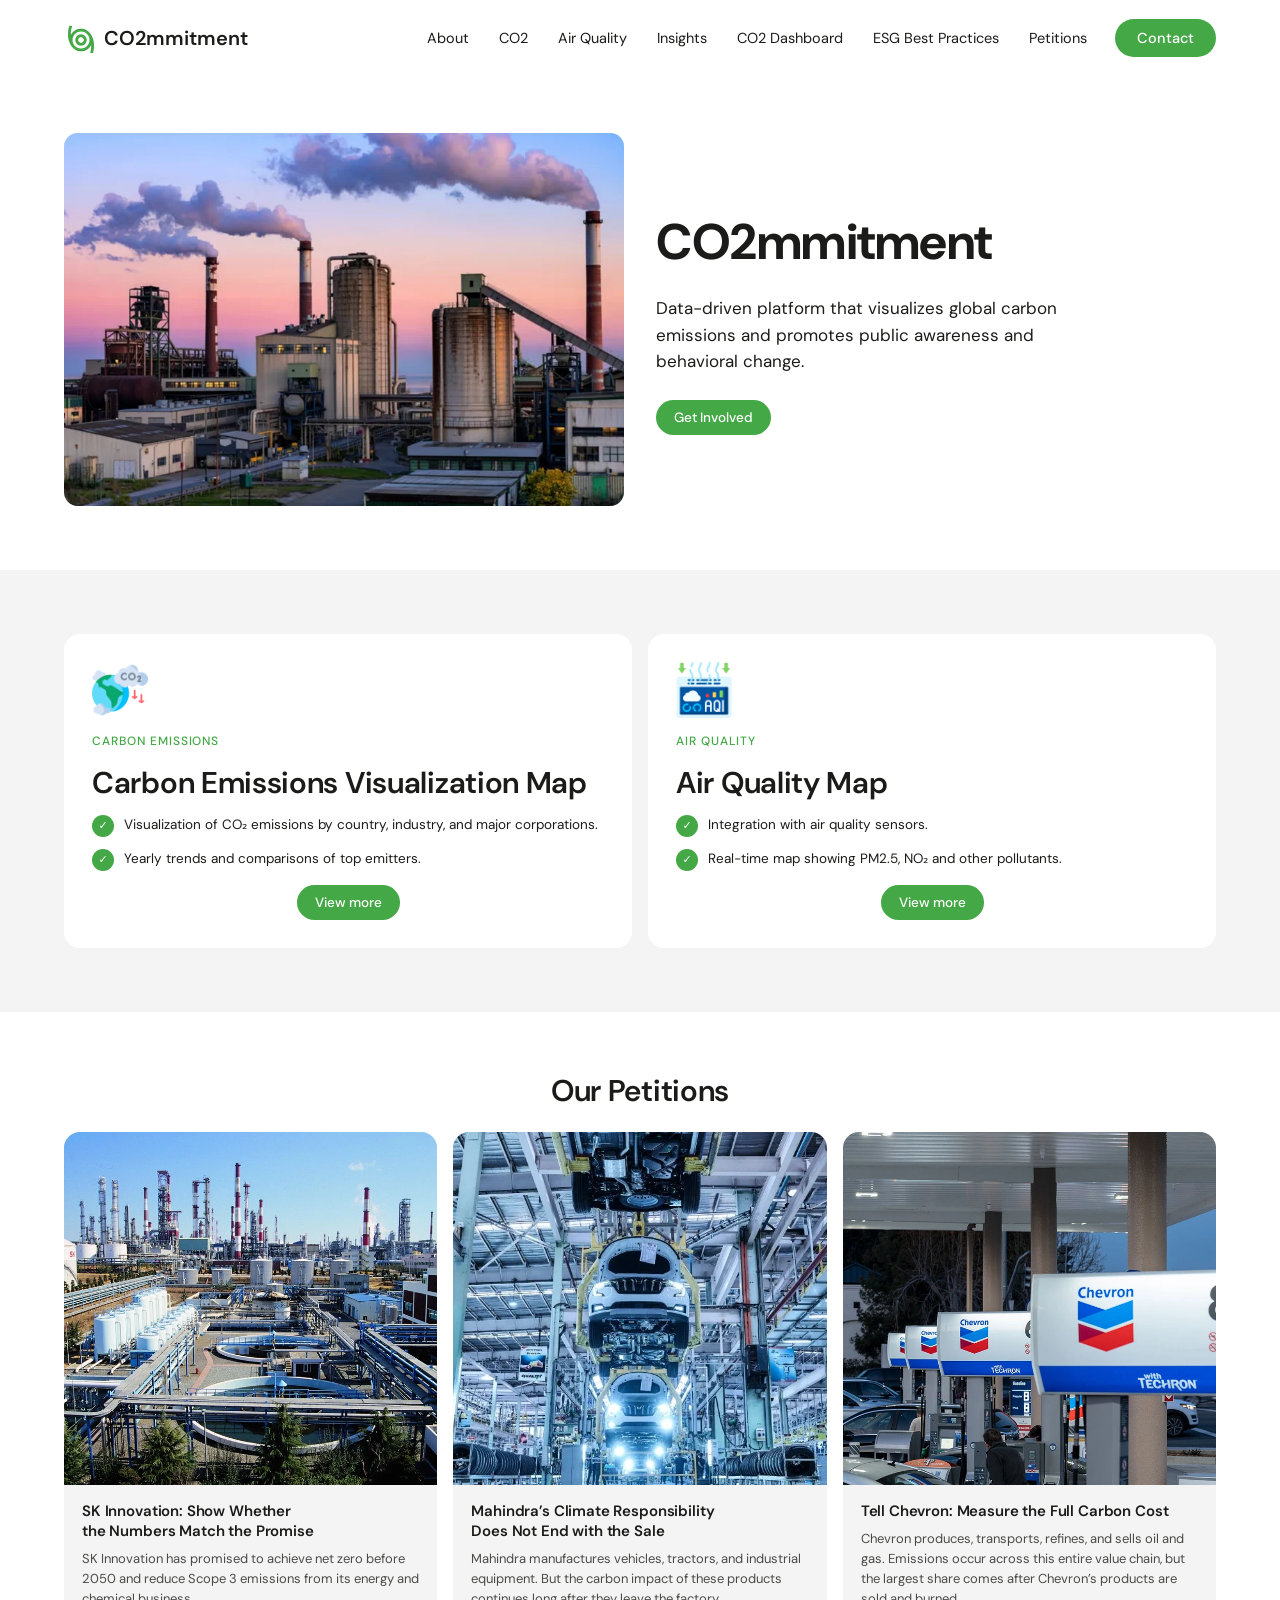
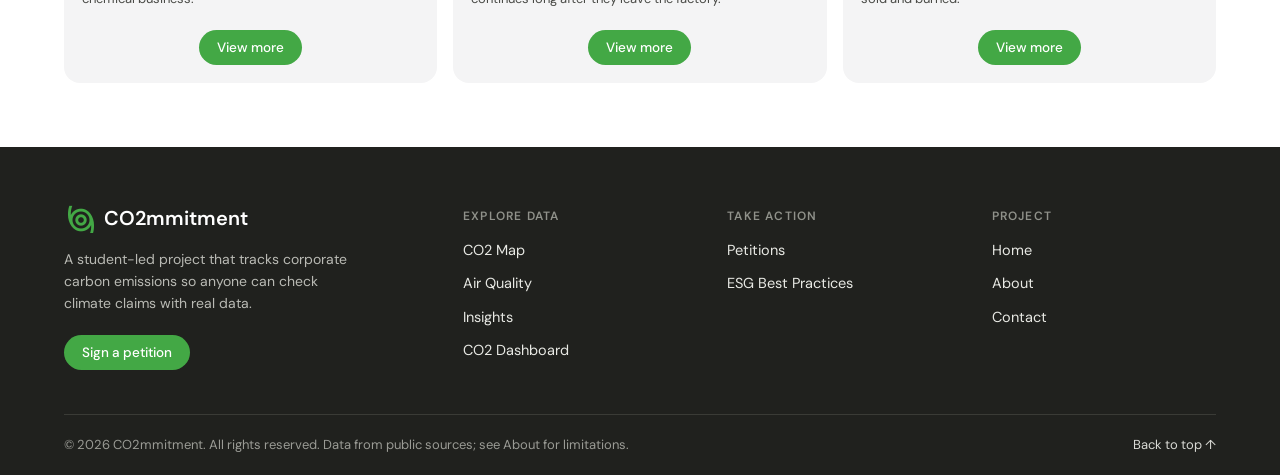
==== index.html @ b327795c "Add files via upload" ====
<!doctype html>
<html lang="en">
<head>
<meta charset="utf-8">
<meta name="viewport" content="width=device-width, initial-scale=1, viewport-fit=cover">
<title>CO2mmitment | Carbon emissions data, visualized</title>
<meta name="description" content="A student-led, data-driven platform that visualizes corporate and national carbon emissions and air quality, so anyone can check climate claims against the numbers.">
<link rel="canonical" href="https://co2mmitment.com/">
<meta name="theme-color" content="#43a845">
<meta property="og:type" content="website">
<meta property="og:site_name" content="CO2mmitment">
<meta property="og:title" content="CO2mmitment | Carbon emissions data, visualized">
<meta property="og:description" content="A student-led, data-driven platform that visualizes corporate and national carbon emissions and air quality, so anyone can check climate claims against the numbers.">
<meta property="og:url" content="https://co2mmitment.com/">
<meta property="og:image" content="https://co2mmitment.com/images/og-image.png">
<meta property="og:image:alt" content="CO2mmitment | Carbon emissions data, visualized">
<meta name="twitter:card" content="summary_large_image">
<meta name="twitter:title" content="CO2mmitment | Carbon emissions data, visualized">
<meta name="twitter:description" content="A student-led, data-driven platform that visualizes corporate and national carbon emissions and air quality, so anyone can check climate claims against the numbers.">
<meta name="twitter:image" content="https://co2mmitment.com/images/og-image.png">
<link rel="icon" href="favicon.svg" type="image/svg+xml">
<link rel="icon" href="favicon-32.png" sizes="32x32" type="image/png">
<link rel="icon" href="favicon.ico" sizes="any">
<link rel="apple-touch-icon" href="apple-touch-icon.png">
<link rel="manifest" href="site.webmanifest">
<link rel="preconnect" href="https://fonts.googleapis.com">
<link rel="stylesheet" href="https://fonts.googleapis.com/css2?family=Material+Symbols+Outlined:opsz,wght,FILL,GRAD@24,400,0,0&icon_names=storm&display=block">
<link rel="stylesheet" href="https://fonts.googleapis.com/css2?family=DM+Sans:opsz,wght@9..40,400;9..40,500;9..40,600;9..40,700&display=swap">
<link rel="stylesheet" href="assets/style.css">
</head>
<body data-page="home" data-root="">
<div class="site">
<nav class="nav" id="nav" aria-label="Main">
  <div class="nav-wrap">
    <a class="brand" href="./" aria-label="CO2mmitment home">
      <span class="logo-mark" aria-hidden="true"><span class="ms">storm</span><svg class="logo-svg" viewBox="11 11 88 88" aria-hidden="true"><g fill="none" stroke="currentColor" stroke-width="7"><circle cx="55" cy="54.75" r="26.25"/><circle cx="55" cy="54.75" r="11" stroke-width="7.5"/><path d="M28.85 57.04C28.5 53 24.5 45 24.5 35C24.5 28 25.4 22.5 27 18"/><path d="M81.15 52.46C81.5 56.5 85.5 64.5 85.5 74.5C85.5 81.5 84.6 87 83 91.5"/></g></svg></span>
      CO2mmitment
    </a>
    <button class="menu-btn" id="menuBtn" aria-label="Menu" aria-expanded="false" aria-controls="links">
      <svg class="bars" width="22" height="22" viewBox="0 0 22 22" aria-hidden="true"><path d="M3 6h16M3 11h16M3 16h16" stroke="currentColor" stroke-width="2" stroke-linecap="round"/></svg>
      <svg class="x" width="22" height="22" viewBox="0 0 22 22" aria-hidden="true"><path d="M5 5l12 12M17 5L5 17" stroke="currentColor" stroke-width="2" stroke-linecap="round"/></svg>
    </button>
    <div class="links" id="links">
      <a href="about/">About</a>
      <a href="co2/">CO2</a>
      <a href="air-quality/">Air Quality</a>
      <a href="insights/">Insights</a>
      <a href="dashboard/">CO2 Dashboard</a>
      <a href="esg/">ESG Best Practices</a>
      <a href="petitions/">Petitions</a>
      <a class="btn" href="contact/">Contact</a>
    </div>
  </div>
</nav>
<main>
<section class="page show" id="p-home" data-title="CO2mmitment | Carbon emissions data, visualized">
  <div class="wrap hero">
    <div class="ph" style="aspect-ratio:1.5/1"><img src="images/hero.webp" alt="Factory smokestacks against a sunset sky"></div>
    <div>
      <h1>CO2mmitment</h1>
      <p>Data-driven platform that visualizes global carbon emissions and promotes public awareness and behavioral change.</p>
      <a class="btn" href="petitions/">Get Involved</a>
    </div>
  </div>
  <div class="band">
    <div class="wrap feature-grid">
      <div class="feature">
        <img class="f-icon" src="images/icon-co2.png" alt="">
        <p class="eyebrow">Carbon Emissions</p>
        <h3>Carbon Emissions Visualization Map</h3>
        <ul class="ticks"><li>Visualization of CO₂ emissions by country, industry, and major corporations.</li><li>Yearly trends and comparisons of top emitters.</li></ul>
        <a class="btn" href="co2/">View more</a>
      </div>
      <div class="feature">
        <img class="f-icon" src="images/icon-air-quality.png" alt="">
        <p class="eyebrow">Air Quality</p>
        <h3>Air Quality Map</h3>
        <ul class="ticks"><li>Integration with air quality sensors.</li><li>Real-time map showing PM2.5, NO₂ and other pollutants.</li></ul>
        <a class="btn" href="air-quality/">View more</a>
      </div>
    </div>
  </div>
  <div class="wrap">
    <h2 class="sec" style="text-align:center">Our Petitions</h2>
    <div class="pet-grid" data-petitions></div>
  </div>
</section>
</main>

<footer class="foot">
  <div class="foot-wrap">
    <div class="foot-top">
      <div class="foot-about">
        <a class="brand" href="./"><span class="logo-mark" aria-hidden="true"><span class="ms">storm</span><svg class="logo-svg" viewBox="11 11 88 88" aria-hidden="true"><g fill="none" stroke="currentColor" stroke-width="7"><circle cx="55" cy="54.75" r="26.25"/><circle cx="55" cy="54.75" r="11" stroke-width="7.5"/><path d="M28.85 57.04C28.5 53 24.5 45 24.5 35C24.5 28 25.4 22.5 27 18"/><path d="M81.15 52.46C81.5 56.5 85.5 64.5 85.5 74.5C85.5 81.5 84.6 87 83 91.5"/></g></svg></span> CO2mmitment</a>
        <p>A student-led project that tracks corporate carbon emissions so anyone can check climate claims with real data.</p>
        <a class="btn" href="petitions/">Sign a petition</a>
      </div>
      <div>
        <h4>Explore data</h4>
        <ul><li><a href="co2/">CO2 Map</a></li><li><a href="air-quality/">Air Quality</a></li><li><a href="insights/">Insights</a></li><li><a href="dashboard/">CO2 Dashboard</a></li></ul>
      </div>
      <div>
        <h4>Take action</h4>
        <ul><li><a href="petitions/">Petitions</a></li><li><a href="esg/">ESG Best Practices</a></li></ul>
      </div>
      <div>
        <h4>Project</h4>
        <ul><li><a href="./">Home</a></li><li><a href="about/">About</a></li><li><a href="contact/">Contact</a></li></ul>
      </div>
    </div>
    <div class="foot-bottom">
      <span>© 2026 CO2mmitment. All rights reserved. Data from public sources; see About for limitations.</span>
      <a href="#" id="toTop">Back to top ↑</a>
    </div>
  </div>
</footer>
</div>
<script src="assets/app.js"></script>
</body>
</html>
---- assets/style.css ----
/* Layout: fixed top nav, centered 860px column, light grey bands, dark footer — mirrors co2mmitment.com */
:root{
  --green:#43a845; --green-dark:#36903a; --green-tint:#ecf5ec;
  --ink:#1b1c1a; --ink-2:#4a4b47; --ink-3:#8a8b86;
  --bg:#ffffff; --band:#f4f4f5; --line:#e3e3e1; --footer:#20211e;
  --font:'DM Sans',-apple-system,BlinkMacSystemFont,'Segoe UI',system-ui,sans-serif;
  --wrap:1200px;
  color-scheme:light;
}
html{scroll-behavior:smooth}
body{background:var(--bg);color:var(--ink);font-family:var(--font);font-size:15px;line-height:1.55;margin:0}
.site *{box-sizing:border-box}
.wrap{max-width:var(--wrap);margin:0 auto;padding-left:max(24px,env(safe-area-inset-left,0px));padding-right:max(24px,env(safe-area-inset-right,0px))}
@media (max-width:520px){.wrap,.nav-wrap,.foot-wrap{padding-left:max(16px,env(safe-area-inset-left,0px));padding-right:max(16px,env(safe-area-inset-right,0px))}}
a{color:inherit}
h1,h2,h3{text-wrap:balance;margin:0;letter-spacing:-.01em}
p{margin:0}
:focus-visible{outline:2px solid var(--green);outline-offset:2px}

/* nav */
body::before{content:"";position:fixed;inset:0 0 auto;height:env(safe-area-inset-top,0px);z-index:60;background:var(--bg)}
.nav{position:sticky;top:env(safe-area-inset-top,0px);z-index:50;background:var(--bg);border-bottom:1px solid transparent;transition:border-color .2s}
.nav.scrolled{border-bottom-color:var(--line)}
.nav-wrap{max-width:1200px;margin:0 auto;padding-left:max(24px,env(safe-area-inset-left,0px));padding-right:max(24px,env(safe-area-inset-right,0px));display:flex;align-items:center;justify-content:space-between;height:76px;gap:32px}
.brand{display:flex;align-items:center;gap:10px;text-decoration:none;font-weight:600;font-size:20px;color:var(--ink);flex:none}
.logo-mark{width:30px;height:30px;flex:none;display:inline-grid;place-items:center;color:var(--green);overflow:hidden}
.ms{font-family:'Material Symbols Outlined';font-weight:normal;font-style:normal;font-size:34px;line-height:1;letter-spacing:normal;text-transform:none;white-space:nowrap;direction:ltr;-webkit-font-smoothing:antialiased;font-feature-settings:'liga';font-variation-settings:'FILL' 0,'wght' 400,'GRAD' 0,'opsz' 24}
.logo-svg{display:none;width:30px;height:30px}
.no-ms .ms{display:none}.no-ms .logo-svg{display:block}
.links{display:flex;align-items:center;gap:6px}
.links a{text-decoration:none;font-size:14.5px;color:var(--ink);padding:8px 12px;border-radius:999px;white-space:nowrap;transition:background .15s,color .15s}
.links a:hover{background:var(--band)}
.links a.on{color:var(--green-dark);background:var(--green-tint);font-weight:600}
.links a.btn{margin-left:10px;padding:10px 22px}
.btn{display:inline-flex;align-items:center;justify-content:center;background:var(--green);color:#fff;border:0;border-radius:999px;padding:9px 18px;font:500 13.5px var(--font);text-decoration:none;cursor:pointer;transition:background .15s}
.btn:hover{background:var(--green-dark)}
.links a.btn,.links a.btn:hover{color:#fff;background:var(--green)}
.links a.btn:hover{background:var(--green-dark)}
.menu-btn{display:none;background:none;border:0;width:44px;height:44px;margin-right:-10px;cursor:pointer;color:var(--ink);border-radius:10px}
.menu-btn:hover{background:var(--band)}
.menu-btn .x{display:none}
.menu-btn[aria-expanded="true"] .x{display:block}.menu-btn[aria-expanded="true"] .bars{display:none}
@media (max-width:1120px){
  .nav-wrap{height:64px}
  .menu-btn{display:inline-flex;align-items:center;justify-content:center}
  .links{position:fixed;top:calc(64px + env(safe-area-inset-top,0px));left:0;right:0;bottom:0;background:var(--bg);flex-direction:column;align-items:stretch;gap:2px;overflow-y:auto;
    padding:16px max(24px,env(safe-area-inset-right,0px)) calc(24px + env(safe-area-inset-bottom,0px)) max(24px,env(safe-area-inset-left,0px));
    opacity:0;visibility:hidden;transform:translateY(-8px);border-top:1px solid var(--line)}
  .links.anim{transition:opacity .2s,transform .2s,visibility 0s .2s}
  .links.anim.open{transition:opacity .2s,transform .2s}
  .links.open{opacity:1;visibility:visible;transform:none}
  .links a{font-size:20px;font-weight:500;padding:14px 14px;border-radius:12px}
  .links a.btn{margin:18px 0 0;padding:15px;font-size:16px}
  body.menu-open{overflow:hidden}
}
/* pages */
.page{display:none;min-height:calc(100vh - 64px - 120px)}
.page.show{display:block}
.page-head{text-align:center;padding-block:64px 32px}
.page-head h1{font-size:clamp(34px,6vw,52px);font-weight:700}
.tagline{margin-top:20px;font-size:18px;font-weight:500;line-height:1.35}
.lede{max-width:560px;margin:20px auto 0;color:var(--ink);font-size:14.5px}
.lede + .lede{margin-top:14px}
.band{background:var(--band)}
h2.sec{font-size:30px;font-weight:600;margin:56px 0 18px}

/* home */
.hero{display:grid;grid-template-columns:1fr 1fr;gap:32px;align-items:center;padding-block:56px 64px}
.hero h1{font-size:clamp(36px,5vw,50px);font-weight:700}
.hero p{margin:14px 0 26px;font-size:17px;max-width:440px}
@media (max-width:720px){.hero{grid-template-columns:1fr}}
.feature-grid{display:grid;grid-template-columns:repeat(auto-fit,minmax(280px,1fr));gap:16px;padding-block:64px}
.feature{background:var(--bg);border-radius:16px;padding:28px;display:flex;flex-direction:column;gap:14px}
.eyebrow{font-size:12px;letter-spacing:.08em;text-transform:uppercase;color:var(--green);font-weight:500}
.feature h3{font-size:30px;font-weight:600;line-height:1.2}
.ticks{list-style:none;margin:0;padding:0;display:grid;gap:12px;font-size:13.5px}
.ticks li{display:grid;grid-template-columns:22px 1fr;gap:10px;align-items:start}
.ticks li::before{content:"✓";width:22px;height:22px;border-radius:50%;background:var(--green);color:#fff;font-size:11px;display:grid;place-items:center;font-weight:700}
.feature .btn{align-self:center;margin-top:auto}
.f-icon{width:56px;height:56px;object-fit:contain}
.a-icon{width:48px;height:48px;object-fit:contain;display:block;margin-bottom:16px}
.a-icon.big{width:72px;height:72px;margin:0 auto 18px}
.feature-icon{width:48px;height:48px;border-radius:12px;background:var(--green-tint);display:grid;place-items:center;color:var(--green)}

/* image placeholders — swap for real <img> files */
.ph{position:relative;background:linear-gradient(135deg,#dfe9e0,#c9d8cb);border-radius:14px;overflow:hidden;display:grid;place-items:center;color:#5d7a60;font-size:12.5px;font-weight:500;text-align:center;max-width:100%}
.ph span{background:rgba(255,255,255,.75);padding:5px 10px;border-radius:6px}
.ph img{position:absolute;inset:0;width:100%;height:100%;object-fit:cover}

/* petitions */
.pet-grid{display:grid;grid-template-columns:repeat(auto-fill,minmax(300px,1fr));gap:16px;padding-bottom:64px}
.pet{background:var(--band);border-radius:16px;overflow:hidden;display:flex;flex-direction:column}
.pet .ph{border-radius:0;aspect-ratio:1.06/1}
.pet-body{padding:16px 18px 18px;display:flex;flex-direction:column;gap:8px;flex:1}
.pet h3{font-size:15px;font-weight:600;line-height:1.35}
.pet p{font-size:13px;color:var(--ink-2);margin-bottom:12px}
.pet .btn{align-self:center;margin-top:auto}

.pd-layout{display:grid;grid-template-columns:minmax(0,1.35fr) minmax(0,1fr);gap:40px;padding-block:40px 72px}
@media (max-width:760px){.pd-layout{grid-template-columns:1fr}}
.back{width:34px;height:34px;border-radius:50%;background:var(--green);color:#fff;display:grid;place-items:center;text-decoration:none;margin-bottom:18px}
.pd-layout h1{font-size:clamp(24px,3.4vw,30px);font-weight:600;text-align:center;line-height:1.3;margin-bottom:20px}
.pd-layout .ph{aspect-ratio:1.5/1}
.prose{margin-top:28px;display:grid;gap:16px;font-size:14px}
.prose ol{margin:6px 0 0;padding-left:28px;display:grid;gap:2px}
.side{display:grid;gap:16px;align-content:start;margin-top:52px}
@media (max-width:760px){.side{margin-top:0}}
.box{background:var(--band);border-radius:16px;padding:28px}
.sig{display:flex;flex-direction:column;gap:14px}
.count{display:flex;align-items:baseline;gap:8px;font-size:30px;font-weight:600;line-height:1;font-variant-numeric:tabular-nums}
.count small{font-size:14px;font-weight:400;color:var(--ink-2)}
.bar{position:relative;height:22px;border-radius:99px;background:#dededc;overflow:hidden}
.bar i{display:block;height:100%;background:var(--green);border-radius:99px;transition:width .5s ease}
.bar b{position:absolute;inset:0;display:grid;place-items:center;font-size:12px;font-weight:500;line-height:1;font-variant-numeric:tabular-nums;color:var(--ink)}
.bar.filled b{color:#fff}
.sig .muted{font-size:13px;line-height:1}
.muted{font-size:12px;color:var(--ink-2)}
.box h2{font-size:22px;font-weight:600;margin-bottom:16px}

/* forms */
.field{display:grid;gap:8px;margin-bottom:18px}
.field label{font-size:13.5px}
.field input,.field textarea{font:inherit;font-size:14px;border:1px solid #cfcfcd;border-radius:14px;padding:10px 14px;background:#fff;color:var(--ink);width:100%}
.field textarea{min-height:44px;resize:vertical}
.field input:focus,.field textarea:focus{outline:none;border-color:var(--green);box-shadow:0 0 0 3px var(--green-tint)}
.form-note{font-size:13px;color:var(--green-dark);margin-top:12px;text-align:center;min-height:1.2em}
.contact{margin:0 auto;display:grid;grid-template-columns:minmax(0,.9fr) minmax(0,1.1fr);background:var(--bg);border-radius:20px;overflow:hidden;box-shadow:0 1px 2px rgba(0,0,0,.04),0 12px 40px -18px rgba(27,28,26,.18)}
@media (max-width:780px){.contact{grid-template-columns:1fr}}
.contact-info{background:var(--green-tint);padding:44px 40px;display:flex;flex-direction:column;gap:22px}
.contact-info h1{font-size:clamp(34px,5vw,44px);font-weight:700;line-height:1.05}
.contact-info > p{font-size:15px;color:var(--ink-2);max-width:340px}
.topics{list-style:none;margin:0;padding:0;display:grid;gap:14px}
.topics li{display:grid;grid-template-columns:36px 1fr;gap:12px;align-items:start;font-size:14px}
.topics svg{width:36px;height:36px;padding:8px;border-radius:10px;background:var(--bg);color:var(--green-dark)}
.topics b{display:block;font-weight:600;font-size:14.5px}
.topics span{color:var(--ink-2);font-size:13px}
.contact-form{padding:44px 40px}
.contact-form h2{font-size:22px;font-weight:600;margin-bottom:4px}
.contact-form .sub{font-size:13.5px;color:var(--ink-2);margin-bottom:26px}
.row2{display:grid;grid-template-columns:1fr 1fr;gap:14px}
@media (max-width:520px){.row2{grid-template-columns:1fr}.contact-info,.contact-form{padding:32px 22px}}
.contact-form textarea{min-height:150px}
.contact-form .btn{padding:13px 30px;font-size:14.5px;gap:8px}
.contact-form .btn[disabled]{opacity:.65;cursor:progress}
.hp{position:absolute;left:-9999px}
.form-error{color:#b42318}
.sent{text-align:center;padding:40px 10px;display:grid;gap:12px;justify-items:center}
.sent .tick{width:56px;height:56px;border-radius:50%;background:var(--green);color:#fff;display:grid;place-items:center}
.sent h2{font-size:24px}
.sent p{color:var(--ink-2);font-size:14.5px;max-width:320px}
.link-btn{background:none;border:0;color:var(--green-dark);font:500 14px var(--font);cursor:pointer;text-decoration:underline;text-underline-offset:3px}

/* tables */
.tbl-head{display:flex;justify-content:space-between;align-items:baseline;gap:12px;flex-wrap:wrap;margin:48px 0 16px}
.tbl-head h2{font-size:30px;font-weight:600}
.scroll{overflow-x:auto;border:1px solid var(--ink);margin-bottom:24px}
table{border-collapse:collapse;width:100%;font-size:13px;font-variant-numeric:tabular-nums;min-width:640px}
th,td{border:1px solid #9a9a96;padding:7px 8px;text-align:center;white-space:nowrap}
tr>*:first-child{border-left:0} tr>*:last-child{border-right:0}
thead tr:first-child>*{border-top:0} tbody tr:last-child>*{border-bottom:0}
th{font-weight:600;background:#fafafa}
.up{background:#fdd8dc}.down{background:#dafbe6}
.aq0{background:#a9d4e0}.aq1{background:#d1eaa7}.aq2{background:#fbe6a2}.aq3{background:#fbd0b0}.aq4{background:#f8b4ba}.aq5{background:#d9c3e4}.aq6{background:#d6bec6}
.legend{display:grid;grid-template-columns:repeat(7,1fr);color:#fff;font-size:11.5px;line-height:1.3;margin-top:12px}
.legend div{padding:6px 8px}
@media (max-width:640px){.legend{grid-template-columns:repeat(2,1fr)}}
.map{aspect-ratio:1.5/1;border-radius:14px;background:#7fd0e6;display:grid;place-items:center;text-align:center;color:#124a58;padding:24px;max-width:100%}
.map{overflow:hidden}
.map-msg{font-size:14px;max-width:420px}
.map-msg b{display:block;font-size:16px;margin-bottom:6px}
.iw{font:13px/1.45 var(--font);color:#1b1c1a;min-width:150px}
.iw b{display:block;font-size:14px;margin-bottom:2px}
.note-row td{color:var(--ink-3);font-style:italic}

/* insights */
.ins-grid{display:grid;grid-template-columns:repeat(auto-fill,minmax(260px,1fr));gap:16px;padding-bottom:72px}
.ins{border:1px solid var(--line);border-radius:14px;padding:10px;background:var(--bg)}
.ins .ph{aspect-ratio:.8/1;border-radius:8px;background:#f1f3f1}
.ins .ph img{object-fit:contain}
.ins{cursor:zoom-in;font:inherit;text-align:left;width:100%;transition:border-color .15s,box-shadow .15s,transform .15s}
.ins:hover{border-color:#cfd8cf;box-shadow:0 8px 24px -14px rgba(27,28,26,.35);transform:translateY(-2px)}
/* lightbox */
.lb{position:fixed;inset:0;z-index:100;background:rgba(18,19,17,.88);display:grid;grid-template-columns:auto 1fr auto;align-items:center;gap:12px;
  padding:calc(56px + env(safe-area-inset-top,0px)) max(16px,env(safe-area-inset-right,0px)) calc(40px + env(safe-area-inset-bottom,0px)) max(16px,env(safe-area-inset-left,0px))}
.lb[hidden]{display:none}
.lb figure{margin:0;height:100%;min-height:0;min-width:0;display:flex;flex-direction:column;align-items:center;justify-content:center;gap:12px}
.lb img{max-width:100%;max-height:100%;min-height:0;object-fit:contain;border-radius:10px;background:#fff;box-shadow:0 20px 60px rgba(0,0,0,.45)}
.lb figcaption{color:#cfd0ca;font-size:13px;font-variant-numeric:tabular-nums}
.lb-btn{width:46px;height:46px;border-radius:50%;border:0;background:rgba(255,255,255,.12);color:#fff;display:grid;place-items:center;cursor:pointer;transition:background .15s}
.lb-btn:hover{background:rgba(255,255,255,.24)}
.lb-close{position:absolute;top:calc(10px + env(safe-area-inset-top,0px));right:max(12px,env(safe-area-inset-right,0px))}
@media (max-width:640px){.lb{grid-template-columns:1fr;padding-bottom:calc(84px + env(safe-area-inset-bottom,0px))}
  .lb-prev,.lb-next{position:absolute;bottom:calc(20px + env(safe-area-inset-bottom,0px))}.lb-prev{left:calc(50% - 56px)}.lb-next{right:calc(50% - 56px)}}
body.lb-open{overflow:hidden}

/* about */
.about-stack{display:grid;gap:14px;padding-block:56px}
.a-card{background:var(--bg);border-radius:16px;padding:28px}
.a-card h2{font-size:26px;font-weight:600;margin-bottom:14px}
.a-card p{font-size:14.5px;max-width:78ch}
.a-card ul{max-width:78ch}
.a-card p + p{margin-top:12px}
.a-card ul{margin:0;padding-left:18px;font-size:13.5px;display:grid;gap:3px}
.person{display:grid;grid-template-columns:150px 1fr;gap:28px;align-items:center}
.person .ph{width:150px;height:150px;border-radius:50%}
@media (max-width:560px){.person{grid-template-columns:1fr}.person .ph{margin:0 auto}}
.person h2{font-size:20px;font-weight:500;margin-bottom:8px}
.final{background:var(--green-tint);padding-block:56px}
.final .a-card{text-align:center;margin:0 auto;padding-block:48px}
.final h2{font-size:34px;margin-bottom:20px}
.final p{max-width:560px;margin-left:auto;margin-right:auto}

/* wider dashboard + ESG pages to match header */
#p-dashboard #carbon-dash{padding-left:24px;padding-right:24px}
#p-dashboard #carbon-dash .hdr,#p-dashboard #carbon-dash .kpi-grid,#p-dashboard #carbon-dash .sec-hdr,#p-dashboard #carbon-dash .card,#p-dashboard #carbon-dash footer{max-width:1152px}
#p-esg #esg{padding-left:24px;padding-right:24px}
#p-esg #esg .hdr,#p-esg #esg .filters,#p-esg #esg .sec,#p-esg #esg .grid,#p-esg #esg .detail{max-width:1152px}
@media (max-width:520px){#p-dashboard #carbon-dash,#p-esg #esg{padding-left:16px;padding-right:16px}}
/* footer */
.foot{background:var(--footer);color:#d9dad5}
.foot-wrap{max-width:1200px;margin:0 auto;padding-left:max(24px,env(safe-area-inset-left,0px));padding-right:max(24px,env(safe-area-inset-right,0px))}
.foot-top{display:grid;grid-template-columns:1.6fr repeat(3,1fr);gap:40px;padding-block:56px 44px}
.foot .brand{color:#fff}
.foot-about p{font-size:14px;line-height:1.6;color:#b9bab4;margin:14px 0 20px;max-width:300px}
.foot h4{font-size:12px;letter-spacing:.1em;text-transform:uppercase;color:#8f918a;margin:4px 0 14px;font-weight:600}
.foot ul{list-style:none;margin:0;padding:0;display:grid;gap:10px}
.foot ul a{color:#e8e9e4;text-decoration:none;font-size:14.5px}
.foot ul a:hover{color:#7fd081}
.foot-bottom{border-top:1px solid #3a3b36;display:flex;justify-content:space-between;align-items:center;gap:12px;flex-wrap:wrap;padding-block:20px calc(20px + env(safe-area-inset-bottom,0px));font-size:13px;color:#9a9b95}
.foot-bottom a{color:#d9dad5;text-decoration:none}
.foot-bottom a:hover{color:#7fd081}
@media (max-width:860px){.foot-top{grid-template-columns:1fr 1fr}.foot-about{grid-column:1/-1}}
@media (max-width:420px){.foot-top{grid-template-columns:1fr;gap:32px}}
@media (prefers-reduced-motion:reduce){html{scroll-behavior:auto}*{transition:none!important}}

/* ESG Best Practices page */
#esg *{box-sizing:border-box;margin:0;padding:0}
#esg{font-family:-apple-system,BlinkMacSystemFont,'Segoe UI',system-ui,sans-serif;background:#fff;color:#111;padding:2.5rem 1.5rem 5rem}
#esg .hdr{max-width:900px;margin:0 auto 2rem;padding-bottom:1.25rem;border-bottom:2px solid #111}
#esg .hdr h1{font-size:34px;font-weight:800;letter-spacing:-0.6px;line-height:1.1;margin-bottom:6px}
#esg .hdr p{font-size:14px;color:#555}
#esg .badge{display:inline-block;background:#111;color:#fff;font-size:11px;font-weight:600;padding:3px 9px;border-radius:4px;margin-right:5px;margin-bottom:8px}
#esg .badge.g{background:#16a34a}
#esg .filters{max-width:900px;margin:0 auto 1.75rem;display:flex;gap:7px;flex-wrap:wrap}
#esg .fbtn{padding:7px 16px;border-radius:999px;font-size:13px;font-weight:500;border:1.5px solid #ddd;background:#fff;color:#666;cursor:pointer;transition:all .12s}
#esg .fbtn:hover{border-color:#111;color:#111}
#esg .fbtn.active{background:#111;color:#fff;border-color:#111}
#esg .sec{max-width:900px;margin:2.25rem auto 1rem;display:flex;align-items:center;gap:10px}
#esg .sec span{font-size:10px;font-weight:700;letter-spacing:1.8px;text-transform:uppercase;color:#999;white-space:nowrap}
#esg .sec::after{content:'';flex:1;height:0.5px;background:#e8e8e8}
#esg .grid{max-width:900px;margin:0 auto;display:grid;grid-template-columns:repeat(auto-fill,minmax(200px,1fr));gap:11px}
#esg .card{border:1px solid #e8e8e8;border-radius:12px;padding:1rem 1.1rem 2.2rem;cursor:pointer;transition:all .12s;background:#fff;position:relative}
#esg .card:hover{border-color:#111;transform:translateY(-1px);box-shadow:0 2px 12px rgba(0,0,0,.07)}
#esg .card.active{border-color:#16a34a;border-width:1.5px}
#esg .card-top{display:flex;align-items:flex-start;justify-content:space-between;margin-bottom:10px}
#esg .init{width:38px;height:38px;border-radius:9px;background:#f4f4f2;display:flex;align-items:center;justify-content:center;font-size:13px;font-weight:700;color:#111;flex-shrink:0}
#esg .cbadge{font-size:9px;font-weight:700;padding:2px 7px;border-radius:3px;letter-spacing:.5px;text-transform:uppercase;background:#dcfce7;color:#15803d}
#esg .cname{font-size:14px;font-weight:700;color:#111;margin-bottom:3px}
#esg .cind{font-size:11px;color:#888;margin-bottom:7px}
#esg .cdesc{font-size:11px;color:#555;line-height:1.55}
#esg .arrow{position:absolute;bottom:.9rem;right:.9rem;font-size:18px;color:#ccc;transition:color .12s}
#esg .card:hover .arrow,#esg .card.active .arrow{color:#111}
#esg .detail{max-width:900px;margin:0 auto;display:none}
#esg .detail.open{display:block;margin-top:12px;margin-bottom:8px}
#esg .detail-inner{border:1px solid #e8e8e8;border-radius:14px;overflow:hidden;background:#fff}
#esg .d-header{padding:1.25rem 1.5rem;border-bottom:1px solid #f0f0f0;display:flex;align-items:center;justify-content:space-between;gap:12px}
#esg .d-header-l{display:flex;align-items:center;gap:12px}
#esg .d-init{width:46px;height:46px;border-radius:11px;background:#f4f4f2;display:flex;align-items:center;justify-content:center;font-size:17px;font-weight:700;flex-shrink:0}
#esg .d-title{font-size:20px;font-weight:800;margin-bottom:3px}
#esg .d-sub{font-size:12px;color:#777}
#esg .d-close{width:30px;height:30px;border-radius:50%;border:1.5px solid #ddd;background:#fff;cursor:pointer;font-size:16px;color:#555;display:flex;align-items:center;justify-content:center;flex-shrink:0;transition:all .12s}
#esg .d-close:hover{background:#111;color:#fff;border-color:#111}
#esg .d-body{padding:1.5rem}
#esg .d-overview{font-size:13px;color:#444;line-height:1.75;margin-bottom:1.5rem;padding-bottom:1.5rem;border-bottom:1px solid #f0f0f0}
#esg .d-pts-label{font-size:10px;font-weight:700;letter-spacing:1.6px;text-transform:uppercase;color:#999;margin-bottom:12px}
#esg .d-pt{display:flex;gap:12px;align-items:flex-start;padding:12px 0;border-bottom:1px solid #f5f5f5}
#esg .d-pt:last-child{border-bottom:none}
#esg .d-pt-icon{width:28px;height:28px;border-radius:6px;background:#dcfce7;display:flex;align-items:center;justify-content:center;flex-shrink:0;margin-top:2px;font-size:14px}
#esg .d-pt-title{font-size:13px;font-weight:700;color:#111;margin-bottom:4px}
#esg .d-pt-body{font-size:12px;color:#555;line-height:1.65}
#esg .d-tags{display:flex;flex-wrap:wrap;gap:6px;margin-top:1.1rem;padding-top:1.1rem;border-top:1px solid #f0f0f0}
#esg .d-tag{font-size:10px;padding:3px 9px;border-radius:4px;background:#f4f4f2;color:#666}
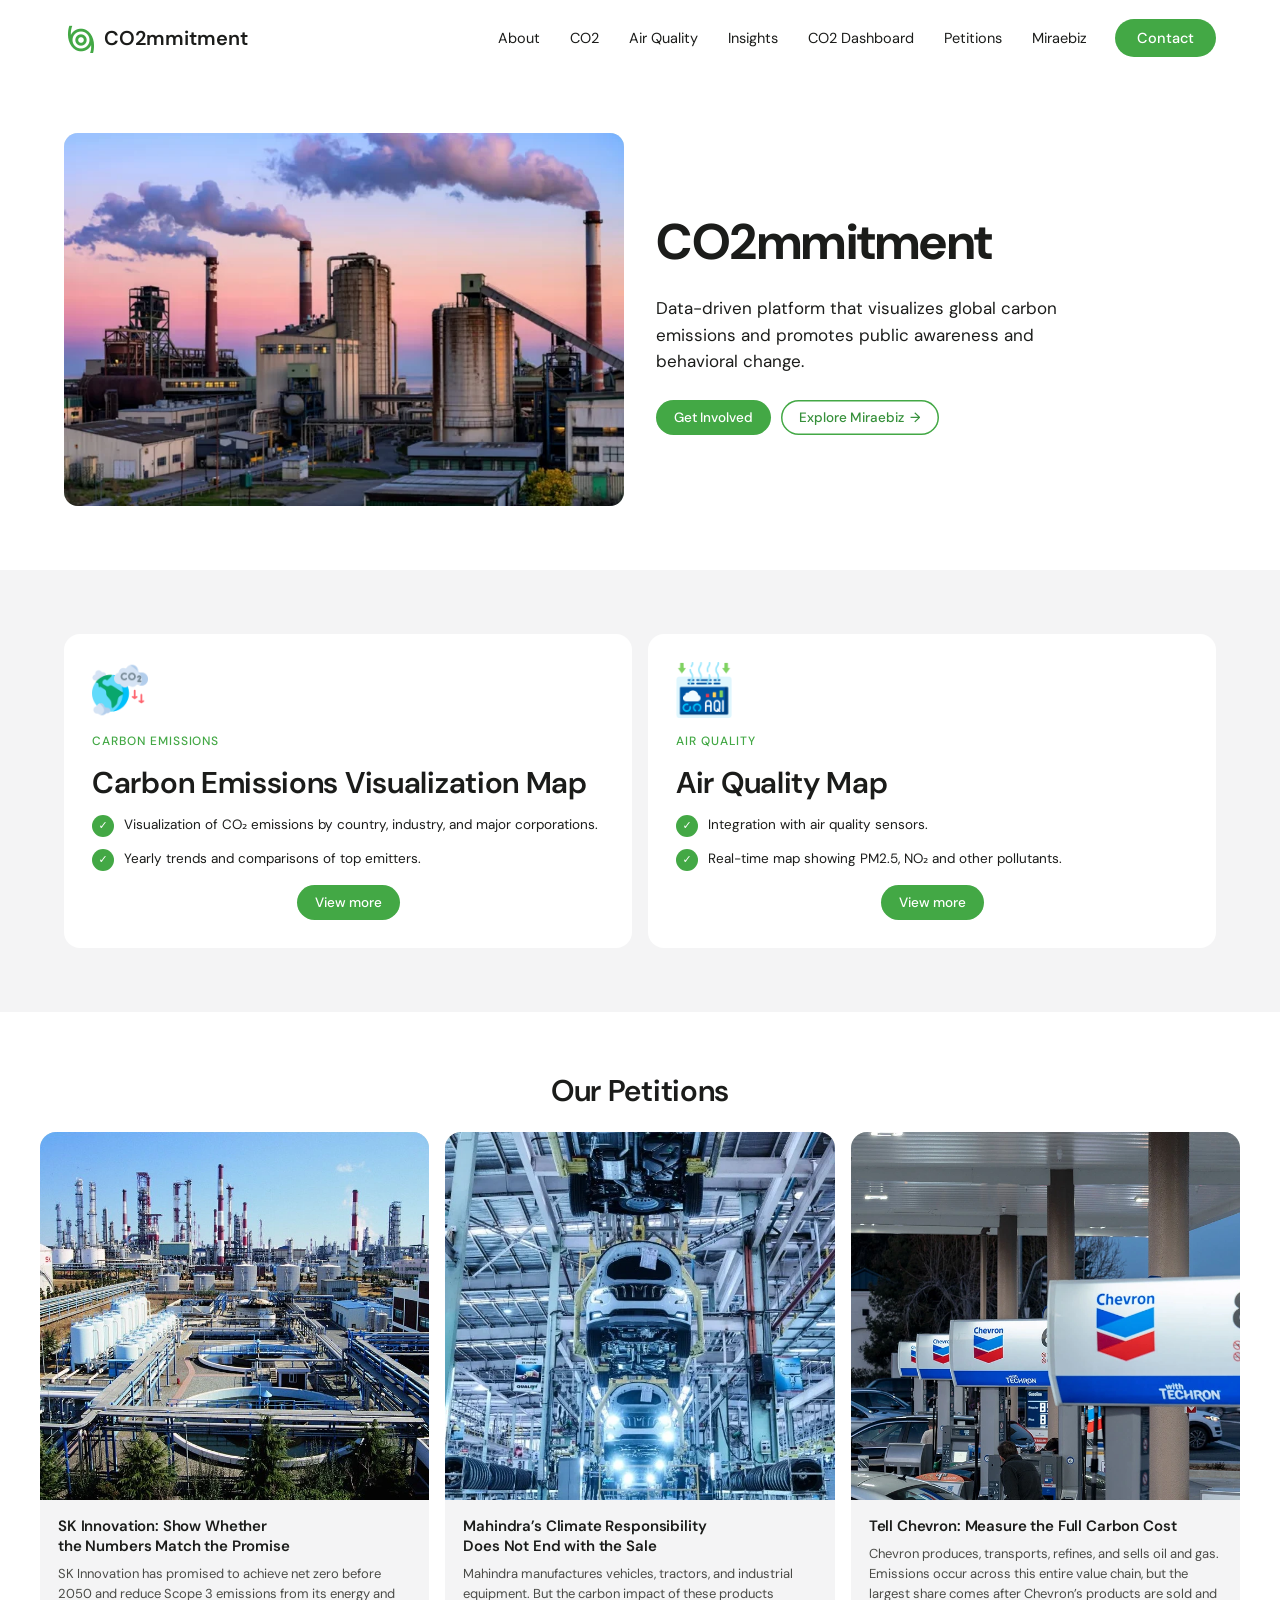
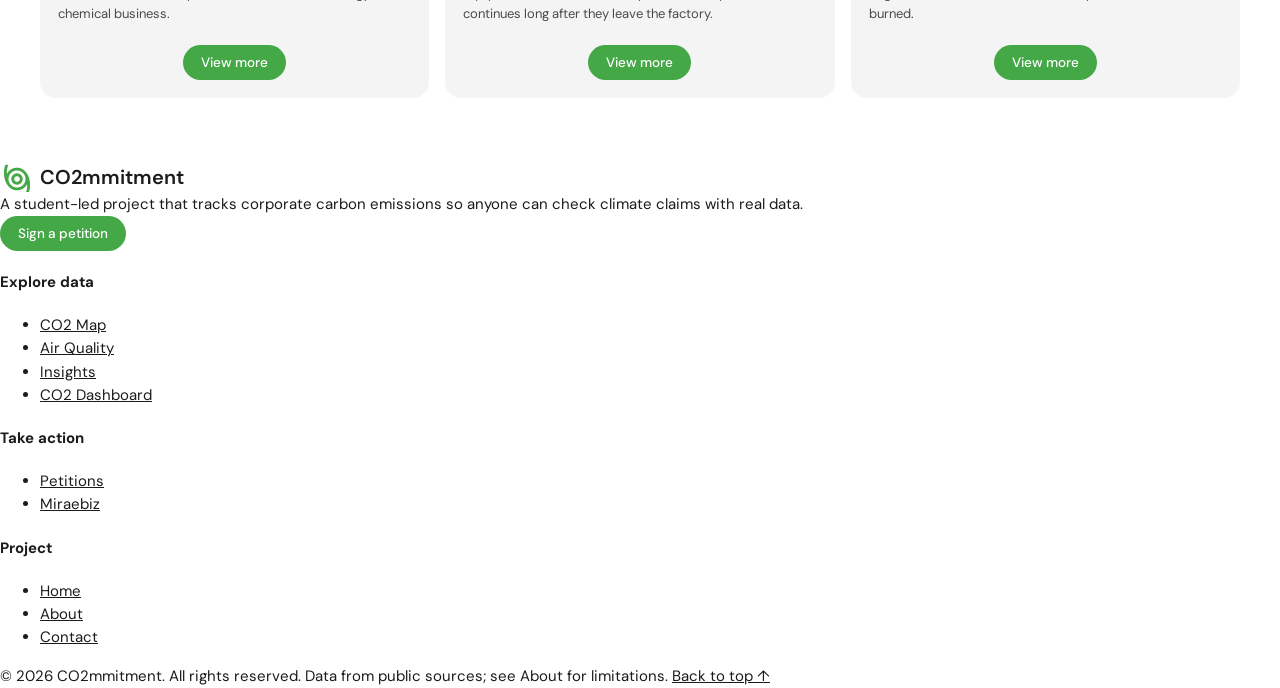
==== commit 50c27f2d: "Add files via upload" ====
--- a/index.html
+++ b/index.html
@@ -46,8 +46,8 @@
       <a href="air-quality/">Air Quality</a>
       <a href="insights/">Insights</a>
       <a href="dashboard/">CO2 Dashboard</a>
-      <a href="esg/">ESG Best Practices</a>
       <a href="petitions/">Petitions</a>
+      <a href="miraebiz/">Miraebiz</a>
       <a class="btn" href="contact/">Contact</a>
     </div>
   </div>
@@ -59,7 +59,7 @@
     <div>
       <h1>CO2mmitment</h1>
       <p>Data-driven platform that visualizes global carbon emissions and promotes public awareness and behavioral change.</p>
-      <a class="btn" href="petitions/">Get Involved</a>
+      <div class="hero-ctas"><a class="btn" href="petitions/">Get Involved</a><a class="btn btn-outline" href="miraebiz/">Explore Miraebiz <span aria-hidden="true">→</span></a></div>
     </div>
   </div>
   <div class="band">
@@ -79,6 +79,7 @@
         <a class="btn" href="air-quality/">View more</a>
       </div>
     </div>
+  </div>
   </div>
   <div class="wrap">
     <h2 class="sec" style="text-align:center">Our Petitions</h2>
@@ -101,7 +102,7 @@
       </div>
       <div>
         <h4>Take action</h4>
-        <ul><li><a href="petitions/">Petitions</a></li><li><a href="esg/">ESG Best Practices</a></li></ul>
+        <ul><li><a href="petitions/">Petitions</a></li><li><a href="miraebiz/">Miraebiz</a></li></ul>
       </div>
       <div>
         <h4>Project</h4>
--- a/assets/style.css
+++ b/assets/style.css
@@ -7,6 +7,7 @@
   --wrap:1200px;
   color-scheme:light;
 }
+[hidden]{display:none!important}
 html{scroll-behavior:smooth}
 body{background:var(--bg);color:var(--ink);font-family:var(--font);font-size:15px;line-height:1.55;margin:0}
 .site *{box-sizing:border-box}
@@ -40,7 +41,7 @@
 .menu-btn:hover{background:var(--band)}
 .menu-btn .x{display:none}
 .menu-btn[aria-expanded="true"] .x{display:block}.menu-btn[aria-expanded="true"] .bars{display:none}
-@media (max-width:1120px){
+@media (max-width:1200px){
   .nav-wrap{height:64px}
   .menu-btn{display:inline-flex;align-items:center;justify-content:center}
   .links{position:fixed;top:calc(64px + env(safe-area-inset-top,0px));left:0;right:0;bottom:0;background:var(--bg);flex-direction:column;align-items:stretch;gap:2px;overflow-y:auto;
@@ -87,6 +88,9 @@
 .ph span{background:rgba(255,255,255,.75);padding:5px 10px;border-radius:6px}
 .ph img{position:absolute;inset:0;width:100%;height:100%;object-fit:cover}
 
+.hero-ctas{display:flex;flex-wrap:wrap;gap:10px}
+.btn-outline{background:transparent;color:var(--green-dark);box-shadow:inset 0 0 0 1.5px var(--green);gap:6px}
+.btn-outline:hover{background:var(--green-tint)}
 /* petitions */
 .pet-grid{display:grid;grid-template-columns:repeat(auto-fill,minmax(300px,1fr));gap:16px;padding-bottom:64px}
 .pet{background:var(--band);border-radius:16px;overflow:hidden;display:flex;flex-direction:column}
@@ -213,10 +217,7 @@
 /* wider dashboard + ESG pages to match header */
 #p-dashboard #carbon-dash{padding-left:24px;padding-right:24px}
 #p-dashboard #carbon-dash .hdr,#p-dashboard #carbon-dash .kpi-grid,#p-dashboard #carbon-dash .sec-hdr,#p-dashboard #carbon-dash .card,#p-dashboard #carbon-dash footer{max-width:1152px}
-#p-esg #esg{padding-left:24px;padding-right:24px}
-#p-esg #esg .hdr,#p-esg #esg .filters,#p-esg #esg .sec,#p-esg #esg .grid,#p-esg #esg .detail{max-width:1152px}
-@media (max-width:520px){#p-dashboard #carbon-dash,#p-esg #esg{padding-left:16px;padding-right:16px}}
-/* footer */
+@media (max-width:520px){#p-dashboard #carbon-dash,/* footer */
 .foot{background:var(--footer);color:#d9dad5}
 .foot-wrap{max-width:1200px;margin:0 auto;padding-left:max(24px,env(safe-area-inset-left,0px));padding-right:max(24px,env(safe-area-inset-right,0px))}
 .foot-top{display:grid;grid-template-columns:1.6fr repeat(3,1fr);gap:40px;padding-block:56px 44px}
@@ -232,51 +233,3 @@
 @media (max-width:860px){.foot-top{grid-template-columns:1fr 1fr}.foot-about{grid-column:1/-1}}
 @media (max-width:420px){.foot-top{grid-template-columns:1fr;gap:32px}}
 @media (prefers-reduced-motion:reduce){html{scroll-behavior:auto}*{transition:none!important}}
-
-/* ESG Best Practices page */
-#esg *{box-sizing:border-box;margin:0;padding:0}
-#esg{font-family:-apple-system,BlinkMacSystemFont,'Segoe UI',system-ui,sans-serif;background:#fff;color:#111;padding:2.5rem 1.5rem 5rem}
-#esg .hdr{max-width:900px;margin:0 auto 2rem;padding-bottom:1.25rem;border-bottom:2px solid #111}
-#esg .hdr h1{font-size:34px;font-weight:800;letter-spacing:-0.6px;line-height:1.1;margin-bottom:6px}
-#esg .hdr p{font-size:14px;color:#555}
-#esg .badge{display:inline-block;background:#111;color:#fff;font-size:11px;font-weight:600;padding:3px 9px;border-radius:4px;margin-right:5px;margin-bottom:8px}
-#esg .badge.g{background:#16a34a}
-#esg .filters{max-width:900px;margin:0 auto 1.75rem;display:flex;gap:7px;flex-wrap:wrap}
-#esg .fbtn{padding:7px 16px;border-radius:999px;font-size:13px;font-weight:500;border:1.5px solid #ddd;background:#fff;color:#666;cursor:pointer;transition:all .12s}
-#esg .fbtn:hover{border-color:#111;color:#111}
-#esg .fbtn.active{background:#111;color:#fff;border-color:#111}
-#esg .sec{max-width:900px;margin:2.25rem auto 1rem;display:flex;align-items:center;gap:10px}
-#esg .sec span{font-size:10px;font-weight:700;letter-spacing:1.8px;text-transform:uppercase;color:#999;white-space:nowrap}
-#esg .sec::after{content:'';flex:1;height:0.5px;background:#e8e8e8}
-#esg .grid{max-width:900px;margin:0 auto;display:grid;grid-template-columns:repeat(auto-fill,minmax(200px,1fr));gap:11px}
-#esg .card{border:1px solid #e8e8e8;border-radius:12px;padding:1rem 1.1rem 2.2rem;cursor:pointer;transition:all .12s;background:#fff;position:relative}
-#esg .card:hover{border-color:#111;transform:translateY(-1px);box-shadow:0 2px 12px rgba(0,0,0,.07)}
-#esg .card.active{border-color:#16a34a;border-width:1.5px}
-#esg .card-top{display:flex;align-items:flex-start;justify-content:space-between;margin-bottom:10px}
-#esg .init{width:38px;height:38px;border-radius:9px;background:#f4f4f2;display:flex;align-items:center;justify-content:center;font-size:13px;font-weight:700;color:#111;flex-shrink:0}
-#esg .cbadge{font-size:9px;font-weight:700;padding:2px 7px;border-radius:3px;letter-spacing:.5px;text-transform:uppercase;background:#dcfce7;color:#15803d}
-#esg .cname{font-size:14px;font-weight:700;color:#111;margin-bottom:3px}
-#esg .cind{font-size:11px;color:#888;margin-bottom:7px}
-#esg .cdesc{font-size:11px;color:#555;line-height:1.55}
-#esg .arrow{position:absolute;bottom:.9rem;right:.9rem;font-size:18px;color:#ccc;transition:color .12s}
-#esg .card:hover .arrow,#esg .card.active .arrow{color:#111}
-#esg .detail{max-width:900px;margin:0 auto;display:none}
-#esg .detail.open{display:block;margin-top:12px;margin-bottom:8px}
-#esg .detail-inner{border:1px solid #e8e8e8;border-radius:14px;overflow:hidden;background:#fff}
-#esg .d-header{padding:1.25rem 1.5rem;border-bottom:1px solid #f0f0f0;display:flex;align-items:center;justify-content:space-between;gap:12px}
-#esg .d-header-l{display:flex;align-items:center;gap:12px}
-#esg .d-init{width:46px;height:46px;border-radius:11px;background:#f4f4f2;display:flex;align-items:center;justify-content:center;font-size:17px;font-weight:700;flex-shrink:0}
-#esg .d-title{font-size:20px;font-weight:800;margin-bottom:3px}
-#esg .d-sub{font-size:12px;color:#777}
-#esg .d-close{width:30px;height:30px;border-radius:50%;border:1.5px solid #ddd;background:#fff;cursor:pointer;font-size:16px;color:#555;display:flex;align-items:center;justify-content:center;flex-shrink:0;transition:all .12s}
-#esg .d-close:hover{background:#111;color:#fff;border-color:#111}
-#esg .d-body{padding:1.5rem}
-#esg .d-overview{font-size:13px;color:#444;line-height:1.75;margin-bottom:1.5rem;padding-bottom:1.5rem;border-bottom:1px solid #f0f0f0}
-#esg .d-pts-label{font-size:10px;font-weight:700;letter-spacing:1.6px;text-transform:uppercase;color:#999;margin-bottom:12px}
-#esg .d-pt{display:flex;gap:12px;align-items:flex-start;padding:12px 0;border-bottom:1px solid #f5f5f5}
-#esg .d-pt:last-child{border-bottom:none}
-#esg .d-pt-icon{width:28px;height:28px;border-radius:6px;background:#dcfce7;display:flex;align-items:center;justify-content:center;flex-shrink:0;margin-top:2px;font-size:14px}
-#esg .d-pt-title{font-size:13px;font-weight:700;color:#111;margin-bottom:4px}
-#esg .d-pt-body{font-size:12px;color:#555;line-height:1.65}
-#esg .d-tags{display:flex;flex-wrap:wrap;gap:6px;margin-top:1.1rem;padding-top:1.1rem;border-top:1px solid #f0f0f0}
-#esg .d-tag{font-size:10px;padding:3px 9px;border-radius:4px;background:#f4f4f2;color:#666}
